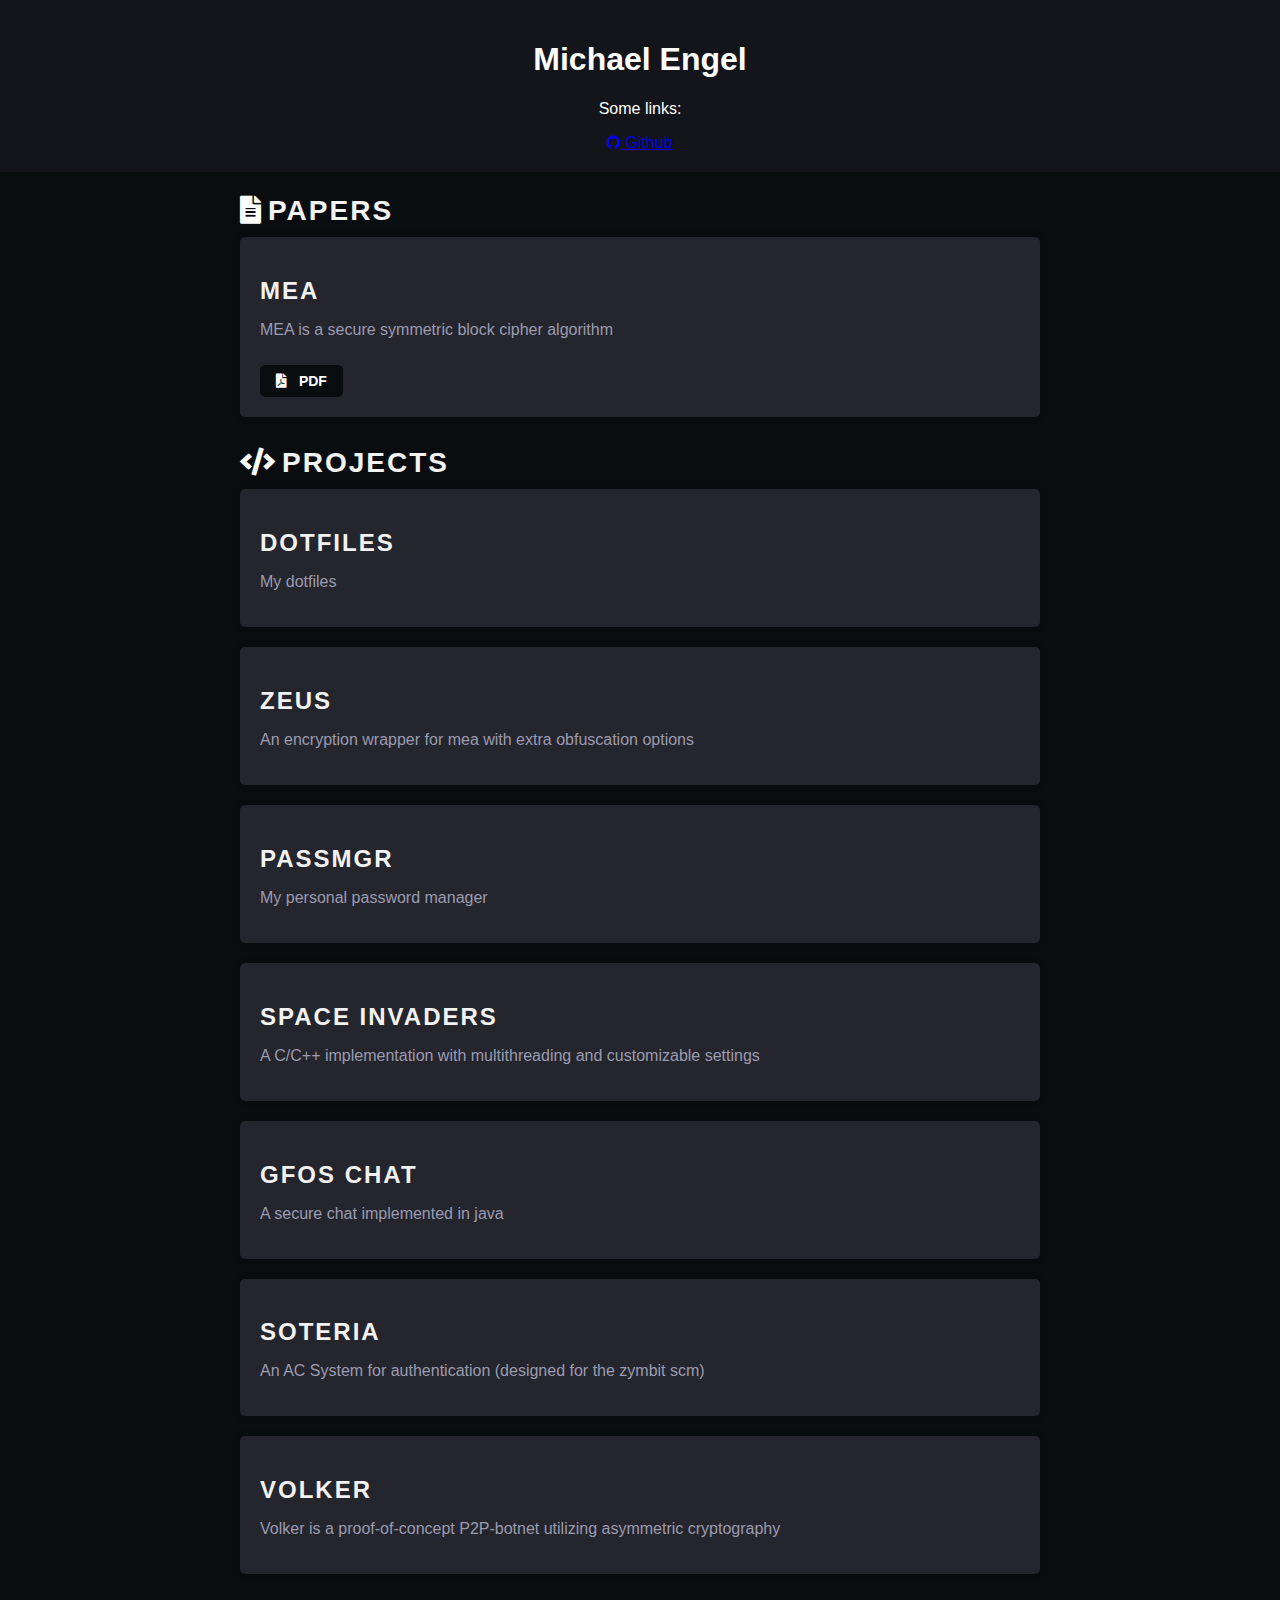
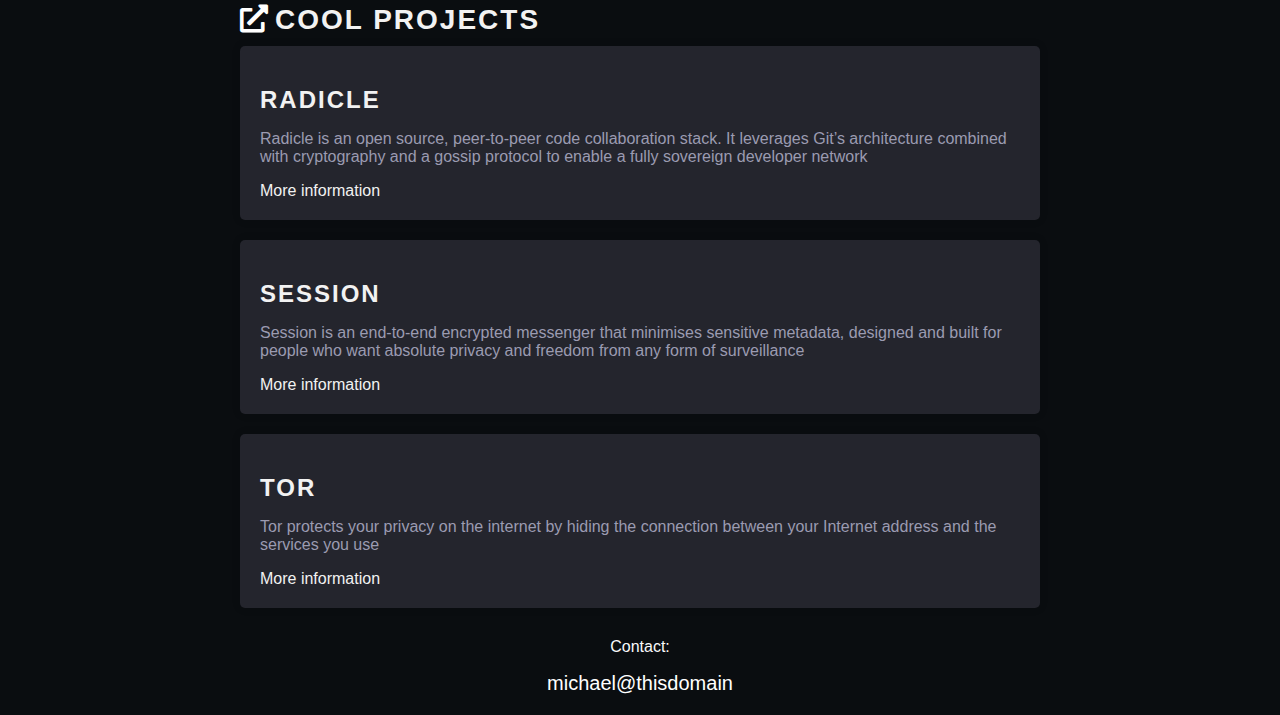
==== index.html @ c2aa3f93 "remove dotfile icon" ====
<!DOCTYPE html>
<html lang="en">

<head>
    <meta charset="UTF-8">
    <meta name="viewport" content="width=device-width, initial-scale=1">
    <title>Michael Engel</title>
    <link rel="stylesheet" href="styles.css">
    <link rel="stylesheet" href="https://cdnjs.cloudflare.com/ajax/libs/font-awesome/5.15.4/css/all.min.css">
    <link rel="stylesheet" href="https://cdnjs.cloudflare.com/ajax/libs/font-awesome/4.7.0/css/font-awesome.min.css">
</head>

<body>

    <header>
        <div class="header-content">
            <div class="header-info">
                <h1>Michael Engel</h1>
                <p>Some links:</p>
            </div>
            <div class="header-links">
                <a class="link" href="https://github.com/michaelengelgit"><i class="fa fa-github"></i> Github</a>
            </div>
        </div>
    </header>

    <div class="container">
        <div class="category">
            <h2><i class="fas fa-file-alt icon"></i>Papers</h2>
            <section class="paper item" onclick="window.location.href='papers/mea/main.html'">
                <h2>MEA</h2>
                <p>MEA is a secure symmetric block cipher algorithm</p>
                <a href="pdfs/mea.pdf" class="pdf-btn" target="_blank" onclick="event.stopPropagation();">
                    <i class="fas fa-file-pdf"></i> PDF
                </a>
            </section>
        </div>
        <div class="category">
            <h2><i class="fas fa-code icon"></i>PROJECTS</h2>

            <section class="paper item"
                onclick="window.location.href='https://github.com/michaelengelgit/dotfiles.git'">
                <h2>Dotfiles</h2>
                <p>My dotfiles</p>
            </section>

            <section class="project item" onclick="window.location.href='https://github.com/michaelengelgit/zeus.git'">
                <h2>Zeus</h2>
                <p>An encryption wrapper for mea with extra obfuscation options</p>
            </section>

            <section class="project item"
                onclick="window.location.href='https://github.com/michaelengelgit/passmgr.git'">
                <h2>Passmgr</h2>
                <p>My personal password manager</p>
            </section>

            <section class="project item"
                onclick="window.location.href='https://github.com/michaelengelgit/spaceinvaders.git'">
                <h2>Space Invaders</h2>
                <p>A C/C++ implementation with multithreading and customizable settings</p>
            </section>

            <section class="project item" onclick="window.location.href='https://github.com/michaelengelgit/gfos.git'">
                <h2>Gfos Chat</h2>
                <p>A secure chat implemented in java</p>
            </section>

            <section class="project item"
                onclick="window.location.href='https://github.com/michaelengelgit/soteria.git'">
                <h2>Soteria</h2>
                <p>An AC System for authentication (designed for the zymbit scm)</p>
            </section>


            <section class="project item" onclick="window.location.href='https://github.com/dylangoepel/volker.git'">
                <h2>Volker</h2>
                <p>Volker is a proof-of-concept P2P-botnet utilizing asymmetric cryptography</p>
            </section>
        </div>

        <div class="category">
            <h2><i class="fas fa-external-link-alt icon"></i>Cool projects</h2>
            <section class="other-project item">
                <h2>Radicle</h2>
                <p>Radicle is an open source, peer-to-peer code collaboration stack. It leverages Git’s architecture
                    combined with cryptography and a gossip protocol to enable a fully sovereign developer network</p>
                <a class="link" href="https://radicle.xyz/">More information</a>
            </section>
            <section class="other-project item">
                <h2>Session</h2>
                <p>Session is an end-to-end encrypted messenger that minimises sensitive metadata, designed and built
                    for people who want absolute privacy and freedom from any form of surveillance</p>
                <a class="link" href="https://getsession.org/">More information</a>
            </section>
            <section class="other-project item">
                <h2>TOR</h2>
                <p>Tor protects your privacy on the internet by hiding the connection between your Internet address and
                    the services you use</p>
                <a class="link" href="https://torproject.org/">More information</a>
            </section>

        </div>

        <div class="contact">
            <p>Contact:</p>
            <a class="email" href="mailto:michael@michaelengel.net">michael@thisdomain</a>
        </div>
    </div>

</body>

</html>
---- styles.css ----
body {
    font-family: Arial, sans-serif;
    background-color: #0a0d10;
    color: #f9f9fb;
    margin: 0;
    padding: 0;
}

header {
    background-color: #14151a;
    color: #ffffff;
    padding: 20px;
    text-align: center;
}

.container {
    max-width: 800px;
    margin: 20px auto;
    padding: 0 20px;
}

.category {
    margin-bottom: 30px;
}

.category h2 {
    color: #f2f2f2;
    font-size: 28px;
    margin-bottom: 10px;
    text-transform: uppercase;
    letter-spacing: 2px;
}

.item {
    background-color: #24252d;
    padding: 20px;
    margin-bottom: 20px;
    border-radius: 5px;
    box-shadow: 0px 0px 10px rgba(0, 0, 0, 0.1);
}

.item h2 {
    color: #f2f2f2;
    font-size: 24px;
    margin-bottom: 10px;
    cursor: pointer;
}

.item h2:hover {
    color: #ffffff;
}

.item p {
    color: #9b9bb1;
}

.item .link {
    color: #f2f2f2;
    text-decoration: none;
}

.item .link:hover {
    text-decoration: underline;
}

.icon {
    color: #ffffff;
    margin-right: 5px;
}

.contact {
    margin-top: 30px;
    text-align: center;
}

.email {
    color: #ffffff;
    text-decoration: none;
    font-size: 20px;
}

.email:hover {
    text-decoration: underline;
}

.pdf-btn {
    display: inline-block;
    background-color: #0a0d10;
    color: white;
    padding: 8px 16px;
    margin-top: 10px;
    border-radius: 5px;
    text-decoration: none;
    font-size: 14px;
    font-weight: bold;
    transition: background-color 0.3s ease;
}

.pdf-btn:hover {
    background-color: #31404e;
}

.pdf-btn i {
    margin-right: 8px;
}
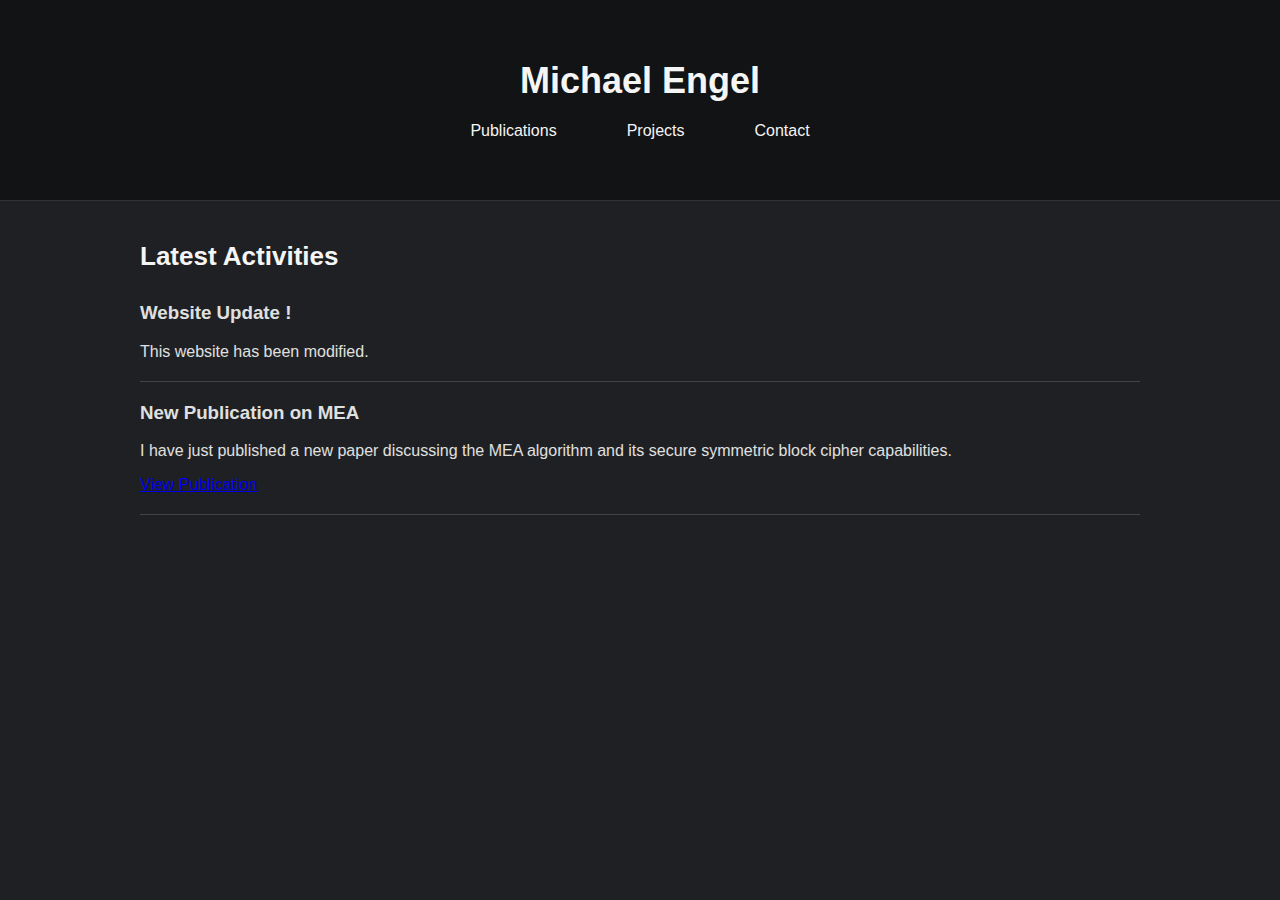
==== commit 6d6aa8db: "website update!" ====
--- a/index.html
+++ b/index.html
@@ -4,110 +4,41 @@
 <head>
     <meta charset="UTF-8">
     <meta name="viewport" content="width=device-width, initial-scale=1">
-    <title>Michael Engel</title>
+    <title>Michael Engel - Home</title>
     <link rel="stylesheet" href="styles.css">
-    <link rel="stylesheet" href="https://cdnjs.cloudflare.com/ajax/libs/font-awesome/5.15.4/css/all.min.css">
-    <link rel="stylesheet" href="https://cdnjs.cloudflare.com/ajax/libs/font-awesome/4.7.0/css/font-awesome.min.css">
 </head>
 
 <body>
-
     <header>
-        <div class="header-content">
-            <div class="header-info">
-                <h1>Michael Engel</h1>
-                <p>Some links:</p>
-            </div>
-            <div class="header-links">
-                <a class="link" href="https://github.com/michaelengelgit"><i class="fa fa-github"></i> Github</a>
-            </div>
+        <div class="container">
+            <h1>Michael Engel</h1>
+            <nav>
+                <ul>
+                    <li><a href="papers.html" class="nav-link">Publications</a></li>
+                    <li><a href="projects.html" class="nav-link">Projects</a></li>
+                    <li><a href="contact.html" class="nav-link">Contact</a></li>
+                </ul>
+            </nav>
         </div>
     </header>
 
     <div class="container">
-        <div class="category">
-            <h2><i class="fas fa-file-alt icon"></i>Papers</h2>
-            <section class="paper item" onclick="window.location.href='papers/mea/main.html'">
-                <h2>MEA</h2>
-                <p>MEA is a secure symmetric block cipher algorithm</p>
-                <a href="pdfs/mea.pdf" class="pdf-btn" target="_blank" onclick="event.stopPropagation();">
-                    <i class="fas fa-file-pdf"></i> PDF
-                </a>
-            </section>
-        </div>
-        <div class="category">
-            <h2><i class="fas fa-code icon"></i>PROJECTS</h2>
-
-            <section class="paper item"
-                onclick="window.location.href='https://github.com/michaelengelgit/dotfiles.git'">
-                <h2>Dotfiles</h2>
-                <p>My dotfiles</p>
-            </section>
-
-            <section class="project item" onclick="window.location.href='https://github.com/michaelengelgit/zeus.git'">
-                <h2>Zeus</h2>
-                <p>An encryption wrapper for mea with extra obfuscation options</p>
-            </section>
-
-            <section class="project item"
-                onclick="window.location.href='https://github.com/michaelengelgit/passmgr.git'">
-                <h2>Passmgr</h2>
-                <p>My personal password manager</p>
-            </section>
-
-            <section class="project item"
-                onclick="window.location.href='https://github.com/michaelengelgit/spaceinvaders.git'">
-                <h2>Space Invaders</h2>
-                <p>A C/C++ implementation with multithreading and customizable settings</p>
-            </section>
-
-            <section class="project item" onclick="window.location.href='https://github.com/michaelengelgit/gfos.git'">
-                <h2>Gfos Chat</h2>
-                <p>A secure chat implemented in java</p>
-            </section>
-
-            <section class="project item"
-                onclick="window.location.href='https://github.com/michaelengelgit/soteria.git'">
-                <h2>Soteria</h2>
-                <p>An AC System for authentication (designed for the zymbit scm)</p>
-            </section>
-
-
-            <section class="project item" onclick="window.location.href='https://github.com/dylangoepel/volker.git'">
-                <h2>Volker</h2>
-                <p>Volker is a proof-of-concept P2P-botnet utilizing asymmetric cryptography</p>
-            </section>
-        </div>
-
-        <div class="category">
-            <h2><i class="fas fa-external-link-alt icon"></i>Cool projects</h2>
-            <section class="other-project item">
-                <h2>Radicle</h2>
-                <p>Radicle is an open source, peer-to-peer code collaboration stack. It leverages Git’s architecture
-                    combined with cryptography and a gossip protocol to enable a fully sovereign developer network</p>
-                <a class="link" href="https://radicle.xyz/">More information</a>
-            </section>
-            <section class="other-project item">
-                <h2>Session</h2>
-                <p>Session is an end-to-end encrypted messenger that minimises sensitive metadata, designed and built
-                    for people who want absolute privacy and freedom from any form of surveillance</p>
-                <a class="link" href="https://getsession.org/">More information</a>
-            </section>
-            <section class="other-project item">
-                <h2>TOR</h2>
-                <p>Tor protects your privacy on the internet by hiding the connection between your Internet address and
-                    the services you use</p>
-                <a class="link" href="https://torproject.org/">More information</a>
-            </section>
-
-        </div>
-
-        <div class="contact">
-            <p>Contact:</p>
-            <a class="email" href="mailto:michael@michaelengel.net">michael@thisdomain</a>
+        <h2>Latest Activities</h2>
+        <div class="activity-list">
+            <article class="activity-item">
+                <h3>Website Update !</h3>
+                <p>This website has been modified.</p>
+            </article>
+            <hr>
+            <article class="activity-item">
+                <h3>New Publication on MEA</h3>
+                <p>I have just published a new paper discussing the MEA algorithm and its secure symmetric block cipher
+                    capabilities.</p>
+                <a href="papers.html" class="btn view">View Publication</a>
+            </article>
+            <hr>
         </div>
     </div>
-
 </body>
 
 </html>
--- a/styles.css
+++ b/styles.css
@@ -1,105 +1,72 @@
 body {
     font-family: Arial, sans-serif;
-    background-color: #0a0d10;
-    color: #f9f9fb;
+    background-color: #1f2023;
+    color: #e0e0e0;
     margin: 0;
     padding: 0;
 }
 
 header {
-    background-color: #14151a;
-    color: #ffffff;
-    padding: 20px;
+    background-color: #121314;
+    padding: 20px 0;
+    border-bottom: 1px solid #333;
+}
+
+header h1 {
+    font-size: 36px;
+    color: #f5f5f5;
+    text-align: center;
+    margin-bottom: 20px;
+}
+
+nav ul {
+    display: flex;
+    justify-content: center;
+    padding: 0;
+    list-style: none;
+    margin: 0;
+}
+
+nav ul li {
+    margin: 0 15px;
+}
+
+nav ul li a {
+    text-decoration: none;
+    color: #f5f5f5;
+    padding: 8px 20px;
+    font-size: 16px;
+}
+
+nav ul li a:hover,
+nav ul li a.active {
+    background-color: #007bff;
+    color: #fff;
+    border-radius: 5px;
+}
+
+.container {
+    max-width: 1000px;
+    margin: 40px auto;
+    padding: 0 20px;
+}
+
+hr {
+    border: none;
+    border-top: 1px solid #444;
+    margin: 20px 0;
+}
+
+h2 {
+    color: #f5f5f5;
+    font-size: 26px;
+    font-weight: 600;
+    margin-bottom: 30px;
+}
+
+.btn {
+    display: inline-block;
     text-align: center;
 }
 
-.container {
-    max-width: 800px;
-    margin: 20px auto;
-    padding: 0 20px;
-}
 
-.category {
-    margin-bottom: 30px;
-}
-
-.category h2 {
-    color: #f2f2f2;
-    font-size: 28px;
-    margin-bottom: 10px;
-    text-transform: uppercase;
-    letter-spacing: 2px;
-}
-
-.item {
-    background-color: #24252d;
-    padding: 20px;
-    margin-bottom: 20px;
-    border-radius: 5px;
-    box-shadow: 0px 0px 10px rgba(0, 0, 0, 0.1);
-}
-
-.item h2 {
-    color: #f2f2f2;
-    font-size: 24px;
-    margin-bottom: 10px;
-    cursor: pointer;
-}
-
-.item h2:hover {
-    color: #ffffff;
-}
-
-.item p {
-    color: #9b9bb1;
-}
-
-.item .link {
-    color: #f2f2f2;
-    text-decoration: none;
-}
-
-.item .link:hover {
-    text-decoration: underline;
-}
-
-.icon {
-    color: #ffffff;
-    margin-right: 5px;
-}
-
-.contact {
-    margin-top: 30px;
-    text-align: center;
-}
-
-.email {
-    color: #ffffff;
-    text-decoration: none;
-    font-size: 20px;
-}
-
-.email:hover {
-    text-decoration: underline;
-}
-
-.pdf-btn {
-    display: inline-block;
-    background-color: #0a0d10;
-    color: white;
-    padding: 8px 16px;
-    margin-top: 10px;
-    border-radius: 5px;
-    text-decoration: none;
-    font-size: 14px;
-    font-weight: bold;
-    transition: background-color 0.3s ease;
-}
-
-.pdf-btn:hover {
-    background-color: #31404e;
-}
-
-.pdf-btn i {
-    margin-right: 8px;
-}
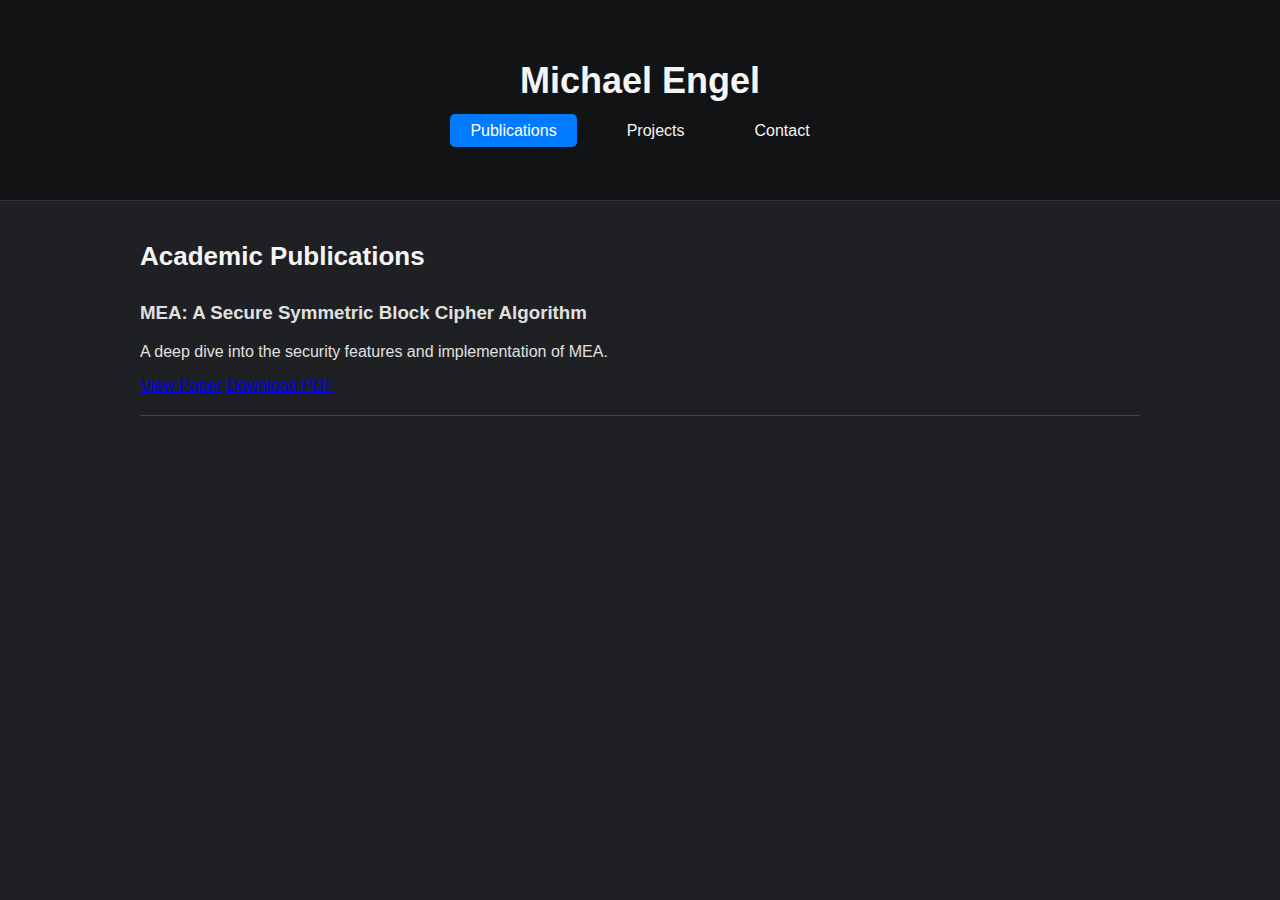
==== commit a6004840: "remove recent news" ====
--- a/index.html
+++ b/index.html
@@ -4,7 +4,7 @@
 <head>
     <meta charset="UTF-8">
     <meta name="viewport" content="width=device-width, initial-scale=1">
-    <title>Michael Engel - Home</title>
+    <title>Publications - Michael Engel</title>
     <link rel="stylesheet" href="styles.css">
 </head>
 
@@ -14,7 +14,7 @@
             <h1>Michael Engel</h1>
             <nav>
                 <ul>
-                    <li><a href="papers.html" class="nav-link">Publications</a></li>
+                    <li><a href="index.html" class="nav-link active">Publications</a></li>
                     <li><a href="projects.html" class="nav-link">Projects</a></li>
                     <li><a href="contact.html" class="nav-link">Contact</a></li>
                 </ul>
@@ -23,18 +23,13 @@
     </header>
 
     <div class="container">
-        <h2>Latest Activities</h2>
-        <div class="activity-list">
-            <article class="activity-item">
-                <h3>Website Update !</h3>
-                <p>This website has been modified.</p>
-            </article>
-            <hr>
-            <article class="activity-item">
-                <h3>New Publication on MEA</h3>
-                <p>I have just published a new paper discussing the MEA algorithm and its secure symmetric block cipher
-                    capabilities.</p>
-                <a href="papers.html" class="btn view">View Publication</a>
+        <h2>Academic Publications</h2>
+        <div class="project-list">
+            <article class="project-item">
+                <h3>MEA: A Secure Symmetric Block Cipher Algorithm</h3>
+                <p>A deep dive into the security features and implementation of MEA.</p>
+                <a href="papers/mea/main.html" class="btn view">View Paper</a>
+                <a href="pdfs/mea.pdf" class="btn download" download>Download PDF</a>
             </article>
             <hr>
         </div>
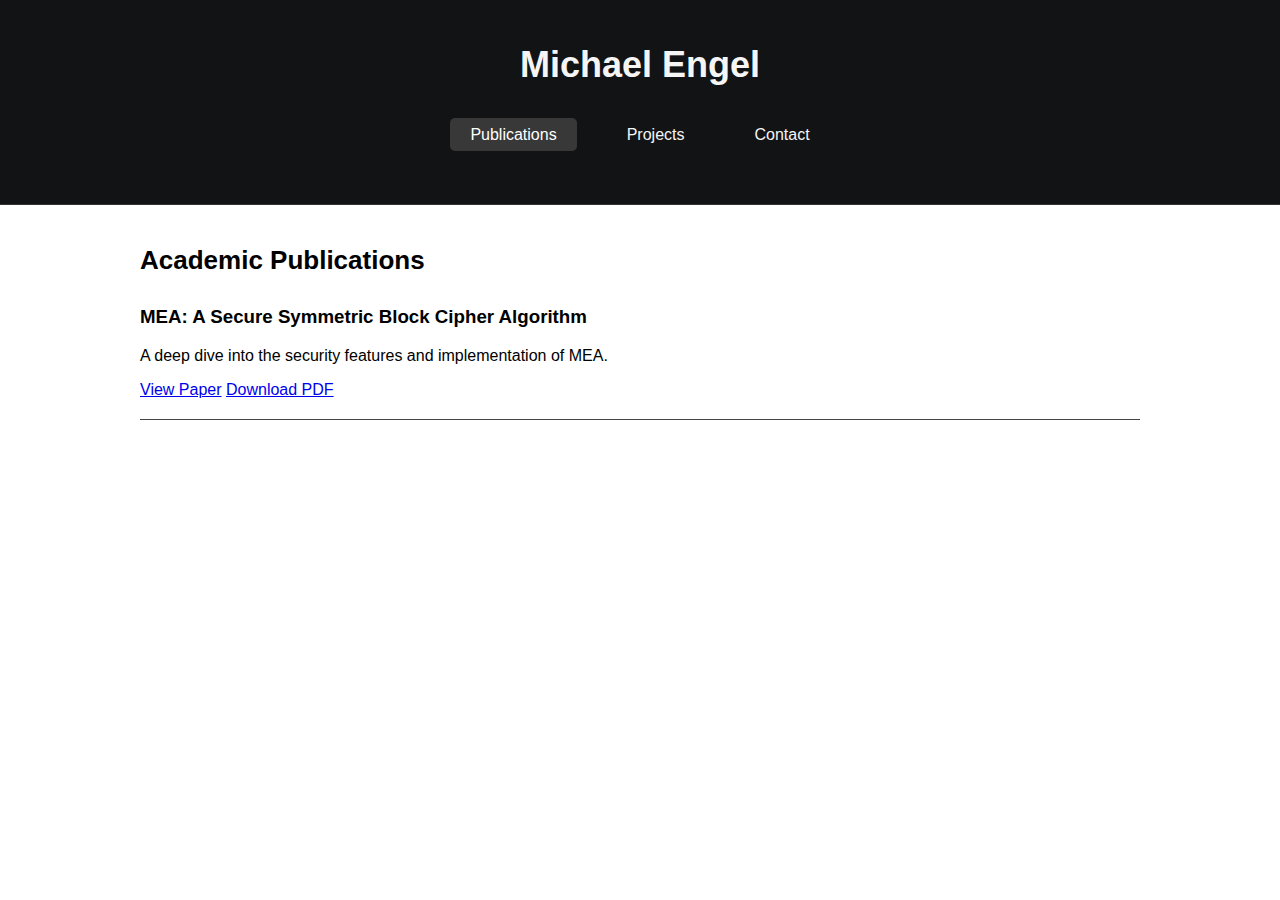
==== commit 8a47e622: "update website" ====
--- a/index.html
+++ b/index.html
@@ -10,8 +10,8 @@
 
 <body>
     <header>
+        <h1>Michael Engel</h1>
         <div class="container">
-            <h1>Michael Engel</h1>
             <nav>
                 <ul>
                     <li><a href="index.html" class="nav-link active">Publications</a></li>
--- a/styles.css
+++ b/styles.css
@@ -1,7 +1,6 @@
 body {
     font-family: Arial, sans-serif;
-    background-color: #1f2023;
-    color: #e0e0e0;
+    background-color: #ffffff;
     margin: 0;
     padding: 0;
 }
@@ -40,7 +39,7 @@
 
 nav ul li a:hover,
 nav ul li a.active {
-    background-color: #007bff;
+    background-color: #383838;
     color: #fff;
     border-radius: 5px;
 }
@@ -58,7 +57,7 @@
 }
 
 h2 {
-    color: #f5f5f5;
+    color: #000000;
     font-size: 26px;
     font-weight: 600;
     margin-bottom: 30px;
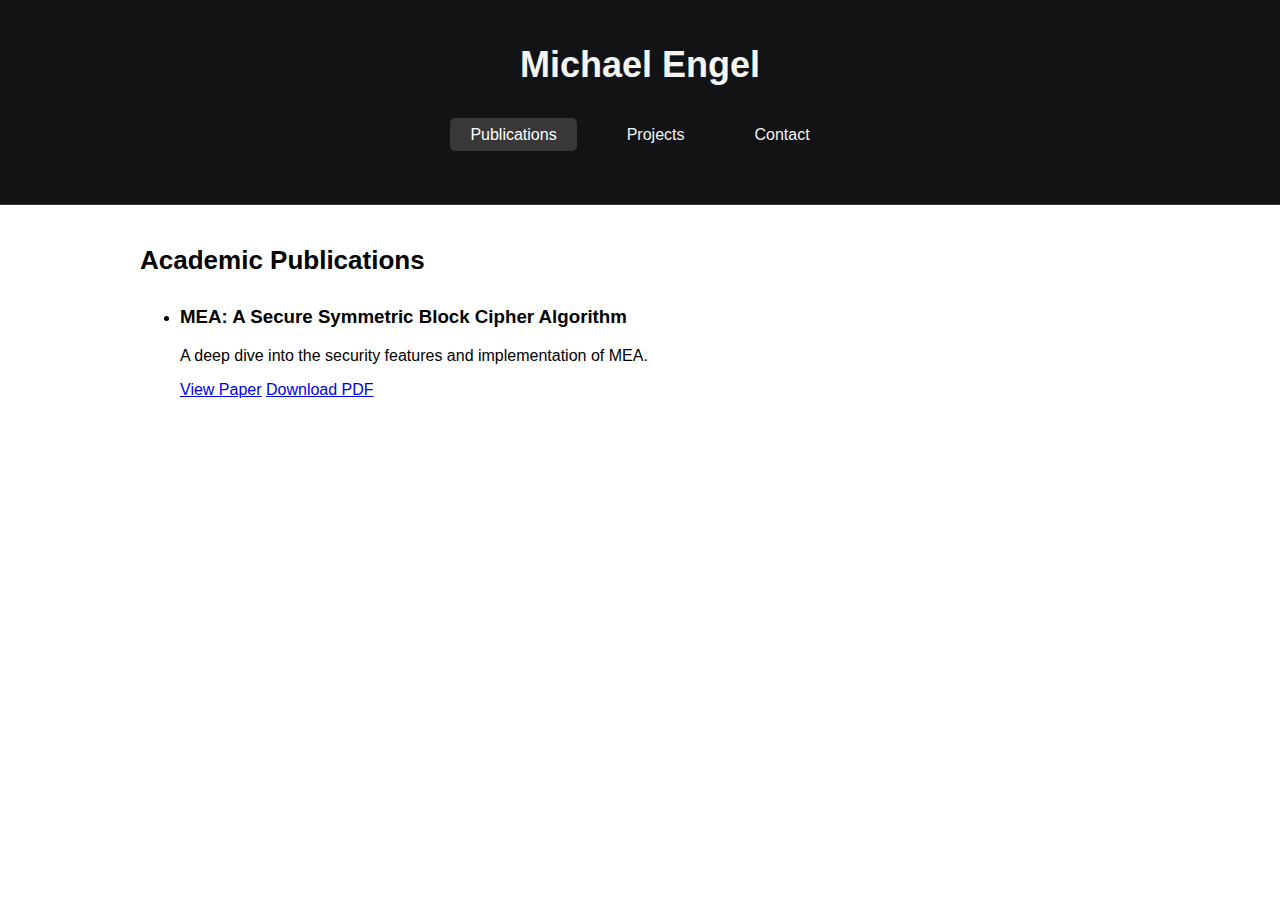
==== commit 89f2153d: "final website" ====
--- a/index.html
+++ b/index.html
@@ -25,13 +25,16 @@
     <div class="container">
         <h2>Academic Publications</h2>
         <div class="project-list">
-            <article class="project-item">
-                <h3>MEA: A Secure Symmetric Block Cipher Algorithm</h3>
-                <p>A deep dive into the security features and implementation of MEA.</p>
-                <a href="papers/mea/main.html" class="btn view">View Paper</a>
-                <a href="pdfs/mea.pdf" class="btn download" download>Download PDF</a>
-            </article>
-            <hr>
+            <ul>
+                <li>
+                    <article class="project-item">
+                        <h3>MEA: A Secure Symmetric Block Cipher Algorithm</h3>
+                        <p>A deep dive into the security features and implementation of MEA.</p>
+                        <a href="papers/mea/main.html" class="btn view">View Paper</a>
+                        <a href="pdfs/mea.pdf" class="btn download" download>Download PDF</a>
+                    </article>
+                </li>
+            </ul>
         </div>
     </div>
 </body>
--- a/styles.css
+++ b/styles.css
@@ -50,11 +50,6 @@
     padding: 0 20px;
 }
 
-hr {
-    border: none;
-    border-top: 1px solid #444;
-    margin: 20px 0;
-}
 
 h2 {
     color: #000000;
@@ -62,10 +57,3 @@
     font-weight: 600;
     margin-bottom: 30px;
 }
-
-.btn {
-    display: inline-block;
-    text-align: center;
-}
-
-
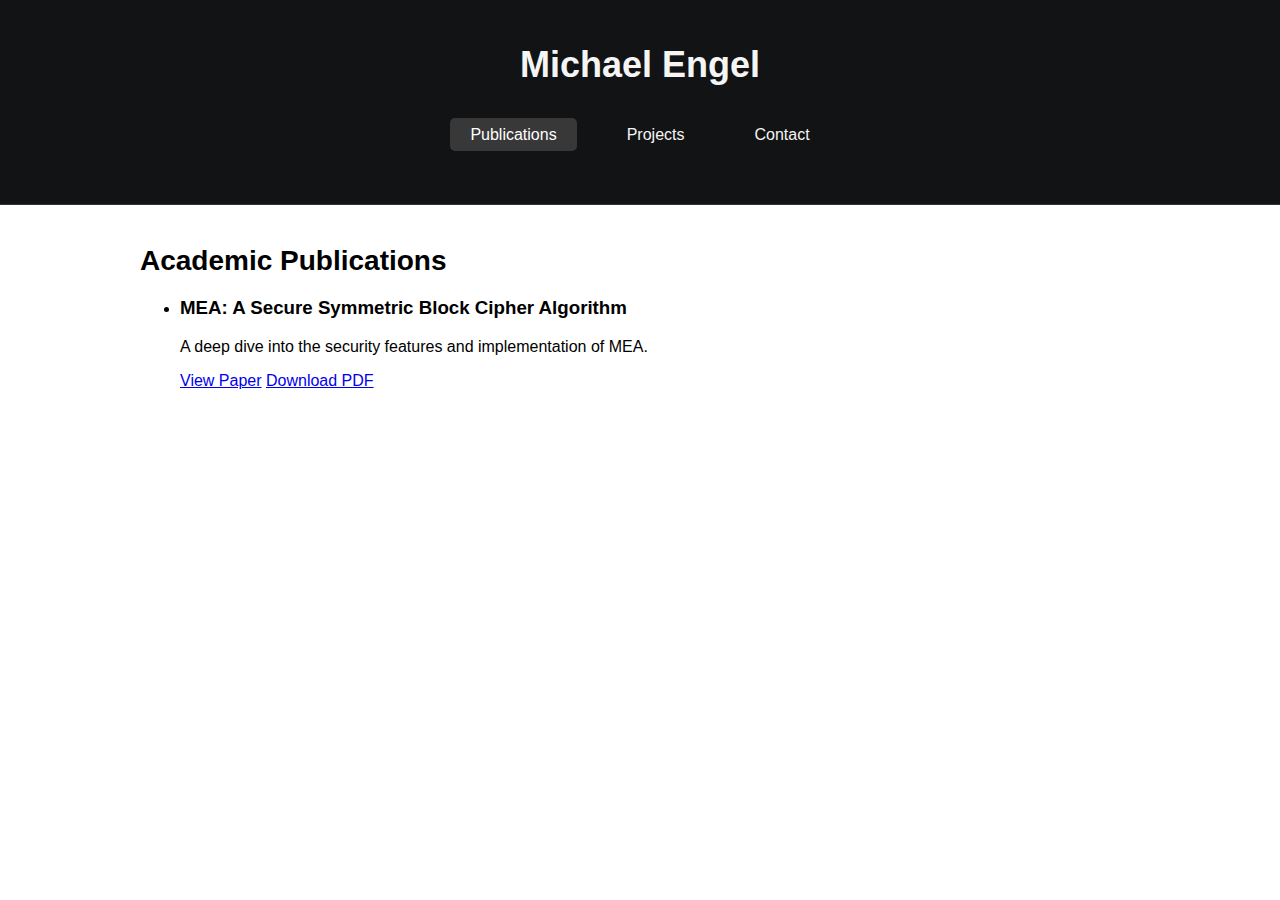
==== commit 9705e413: "update website" ====
--- a/index.html
+++ b/index.html
@@ -24,18 +24,14 @@
 
     <div class="container">
         <h2>Academic Publications</h2>
-        <div class="project-list">
-            <ul>
-                <li>
-                    <article class="project-item">
-                        <h3>MEA: A Secure Symmetric Block Cipher Algorithm</h3>
-                        <p>A deep dive into the security features and implementation of MEA.</p>
-                        <a href="papers/mea/main.html" class="btn view">View Paper</a>
-                        <a href="pdfs/mea.pdf" class="btn download" download>Download PDF</a>
-                    </article>
-                </li>
-            </ul>
-        </div>
+        <ul>
+            <li>
+                <h3>MEA: A Secure Symmetric Block Cipher Algorithm</h3>
+                <p>A deep dive into the security features and implementation of MEA.</p>
+                <a href="papers/mea/main.html" class="btn view">View Paper</a>
+                <a href="pdfs/mea.pdf" class="btn download" download>Download PDF</a>
+            </li>
+        </ul>
     </div>
 </body>
 
--- a/styles.css
+++ b/styles.css
@@ -50,10 +50,53 @@
     padding: 0 20px;
 }
 
+.contact-container {
+    display: flex;
+    flex-direction: column;
+    align-items: center;
+    text-align: center;
+}
 
 h2 {
     color: #000000;
-    font-size: 26px;
+    font-size: 28px;
     font-weight: 600;
-    margin-bottom: 30px;
+    margin-bottom: 20px;
 }
+
+.contact-info {
+    display: grid;
+    gap: 40px;
+    max-width: 800px;
+    margin-top: 30px;
+}
+
+.contact-info p {
+    font-size: 18px;
+    line-height: 1.6;
+}
+
+.email-link {
+    color: #0066cc;
+    text-decoration: none;
+}
+
+.email-link:hover {
+    text-decoration: underline;
+}
+
+.pgp {
+    background-color: #f4f4f4;
+    border-radius: 5px;
+    padding: 20px;
+    box-shadow: 0 4px 6px rgba(0, 0, 0, 0.1);
+}
+
+.pgp-block {
+    white-space: pre-wrap;
+    word-wrap: break-word;
+    font-family: monospace;
+    font-size: 14px;
+    color: #333;
+}
+
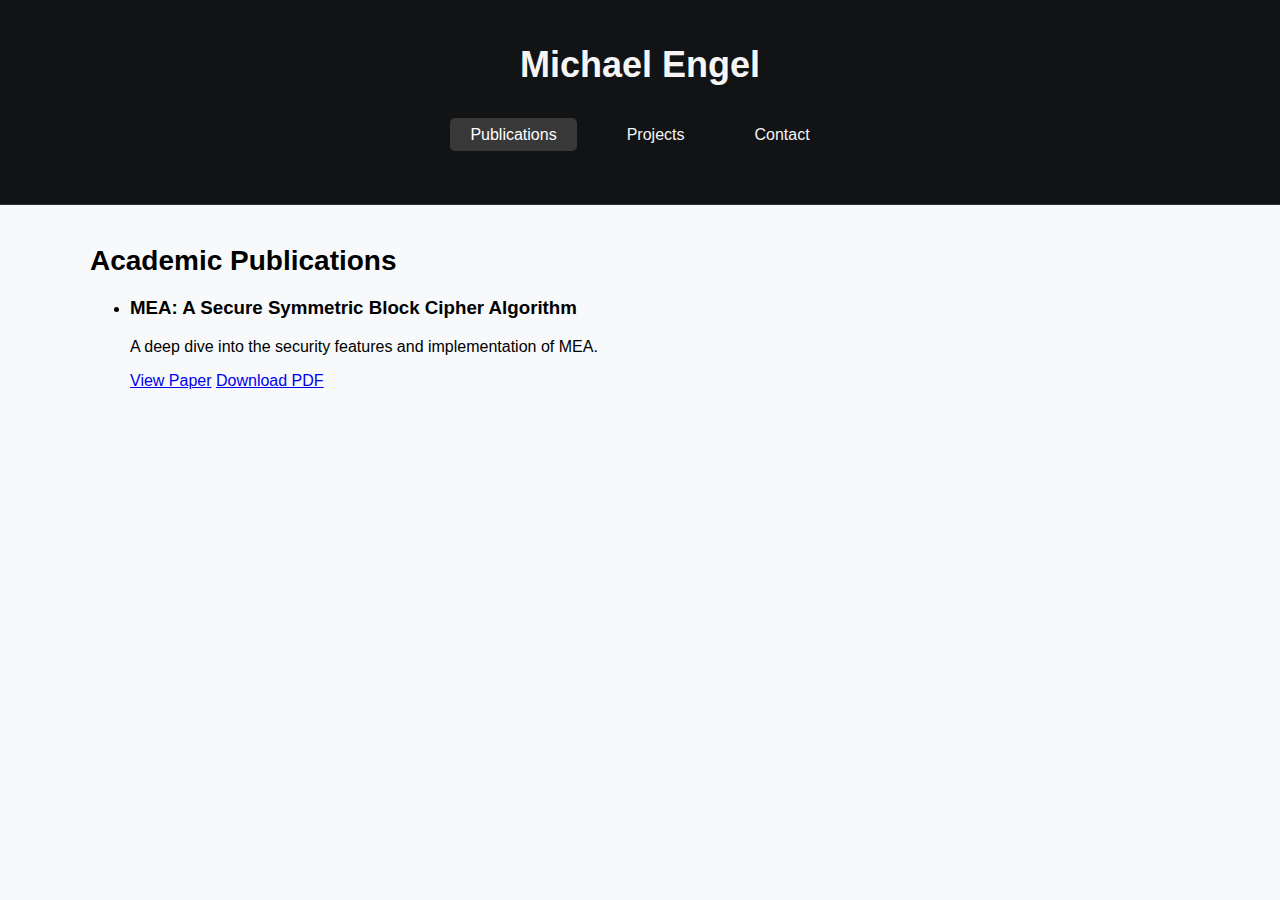
==== commit 6ee8d763: "add darkmode" ====
--- a/index.html
+++ b/index.html
@@ -33,6 +33,7 @@
             </li>
         </ul>
     </div>
+
 </body>
 
 </html>
--- a/styles.css
+++ b/styles.css
@@ -1,6 +1,6 @@
 body {
     font-family: Arial, sans-serif;
-    background-color: #ffffff;
+    background-color: #f8f9fa;
     margin: 0;
     padding: 0;
 }
@@ -24,6 +24,7 @@
     padding: 0;
     list-style: none;
     margin: 0;
+    flex-wrap: wrap;
 }
 
 nav ul li {
@@ -35,6 +36,7 @@
     color: #f5f5f5;
     padding: 8px 20px;
     font-size: 16px;
+    transition: background-color 0.3s ease-in-out, color 0.3s ease-in-out;
 }
 
 nav ul li a:hover,
@@ -45,7 +47,7 @@
 }
 
 .container {
-    max-width: 1000px;
+    max-width: 1100px;
     margin: 40px auto;
     padding: 0 20px;
 }
@@ -100,3 +102,23 @@
     color: #333;
 }
 
+@media (prefers-color-scheme: dark) {
+    body {
+        background-color: #121314;
+        color: #f5f5f5;
+    }
+    h1, h2, h3 {
+        color: #ffffff;
+    }
+    .pgp-block {
+        background: #222;
+        color: #ddd;
+    }
+    .pgp{
+        background: #222;
+        color: #ddd;
+    }
+    .btn {
+        background-color: #0088ff;
+    }
+}
